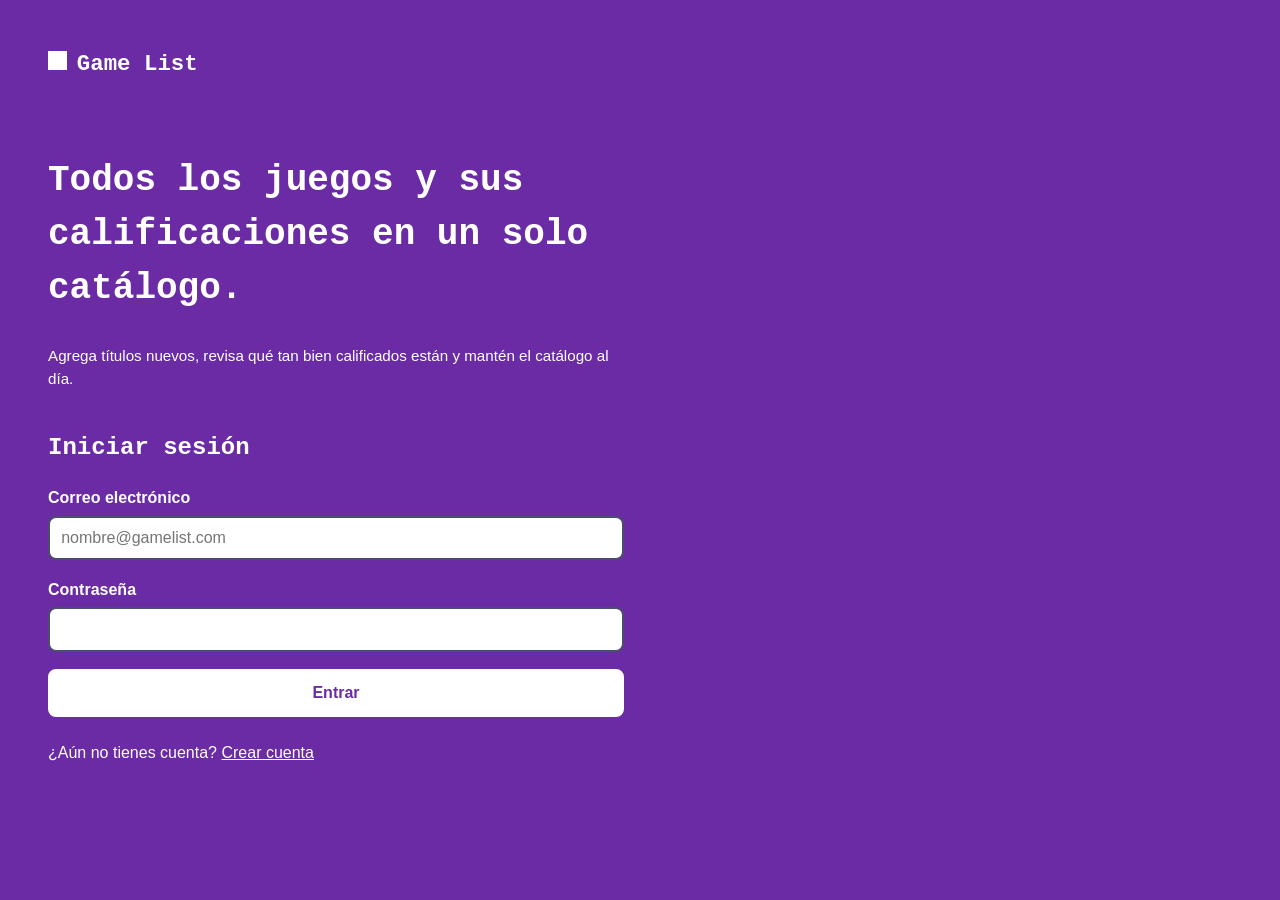
==== home.html @ 8125d41f "Add files via upload" ====
<!DOCTYPE html>
<html lang="es">
<head>
  <meta charset="UTF-8">
  <meta name="viewport" content="width=device-width, initial-scale=1">
  <meta http-equiv="refresh" content="0; url=login.html">
  <meta name="robots" content="noindex">
  <title>Panel · Game List Backoffice</title>
  <link rel="stylesheet" href="styles.css">
</head>
<body>
  <header class="topbar">
    <a class="brand" href="login.html">Game List</a>
    <a class="btn btn--ghost" href="login.html">Cerrar sesión</a>
  </header>

  <main class="panel">
    <h1>Resumen de la plataforma</h1>
    <p>Esto es lo que pasa hoy en Game List.</p>

    <ul class="estadisticas">
      <li><strong>1,284</strong><span>Jugadores activos</span></li>
      <li><strong>56</strong><span>Partidas hoy</span></li>
      <li><strong>38</strong><span>Juegos en catálogo</span></li>
    </ul>

    <div class="tabla">
      <table>
        <caption>Últimos juegos agregados</caption>
        <thead>
          <tr>
            <th scope="col">Juego</th>
            <th scope="col">Plataforma</th>
            <th scope="col">Calificación</th>
          </tr>
        </thead>
        <tbody>
          <tr>
            <td>Neon Drift</td>
            <td>PC</td>
            <td>9.1</td>
          </tr>
          <tr>
            <td>Castle Quest</td>
            <td>Switch</td>
            <td>8.4</td>
          </tr>
          <tr>
            <td>Pixel Racers</td>
            <td>Móvil</td>
            <td>7.8</td>
          </tr>
        </tbody>
      </table>
    </div>
  </main>
</body>
</html>
---- styles.css ----
* {
  box-sizing: border-box;
}

body {
  margin: 0;
  font-family: Arial, sans-serif;
  line-height: 1.5;
  color: #171a3a;
  background-color: #f3f2fa;
}

h1,
h2 {
  font-family: "Courier New", monospace;
  margin-top: 0;
}

a {
  color: #5b3fd0;
}

/* Enlace "Saltar al formulario": solo se ve al navegar con el teclado */
.skip-link {
  position: absolute;
  left: 1rem;
  top: -4rem;
  padding: 0.5rem 1rem;
  background-color: #171a3a;
  color: white;
}

.skip-link:focus {
  top: 1rem;
}

/* ---------- Login y Register ---------- */

.auth {
  min-height: 100vh;
}

/* Panel morado con la imagen del joystick */
.auth__brand {
  min-height: 11rem;
  padding: 1.5rem;
  color: white;
  background-color: #6a2ba4;
  background-image: url("Imagenes/joystick.webp");
  background-position: center;
  background-size: cover;
  image-rendering: pixelated; /* mantiene los píxeles nítidos */
}

/* Logo: un cuadrito rosa y el nombre */
.brand {
  font-family: "Courier New", monospace;
  font-size: 1.4rem;
  font-weight: bold;
  color: white;
  text-decoration: none;
}

.brand::before {
  content: "";
  display: inline-block;
  width: 1.2rem;
  height: 1.2rem;
  margin-right: 0.6rem;
  background-color: #ff5d8f;
}

/* El texto del panel solo se muestra en pantallas grandes */
.auth__pitch {
  display: none;
  max-width: 28rem;
  margin-top: 4rem;
}

.auth__pitch h2 {
  font-size: 2.5rem;
}

.auth__pitch p {
  color: #d9f5f6;
}

.auth__main {
  display: flex;
  align-items: center;
  justify-content: center;
  padding: 1.5rem;
}

.card {
  width: 100%;
  max-width: 26rem;
}

.card__lead {
  color: #4a4d70;
}

/* ---------- Formularios ---------- */

.nombre,
.correo,
.contrasena {
  margin-bottom: 1.1rem;
}

.nombre label,
.correo label,
.contrasena label {
  display: block;
  margin-bottom: 0.35rem;
  font-weight: bold;
}

.nombre input,
.correo input,
.contrasena input {
  width: 100%;
  padding: 0.7rem;
  font-size: 1rem;
  color: #171a3a;
  border: 2px solid #4a4d70;
  border-radius: 0.5rem;
}

.field__hint {
  display: block;
  margin-top: 0.35rem;
  font-size: 0.85rem;
  color: #4a4d70;
}

.btn {
  padding: 0.8rem 1.25rem;
  font-size: 1rem;
  font-weight: bold;
  text-decoration: none;
  color: #171a3a;
  background-color: #ff5d8f;
  border: 2px solid #ff5d8f;
  border-radius: 0.5rem;
  cursor: pointer;
}

.btn:hover {
  color: white;
  background-color: #171a3a;
  border-color: #171a3a;
}

/* El botón del formulario ocupa todo el ancho */
.form .btn {
  width: 100%;
}

.btn--ghost {
  color: white;
  background-color: transparent;
  border-color: white;
}

.crearCuenta {
  margin-top: 1.5rem;
  color: #4a4d70;
}

/* ---------- Home ---------- */

.topbar {
  display: flex;
  justify-content: space-between;
  align-items: center;
  padding: 1rem 1.5rem;
  background-color: #171a3a;
}

.panel {
  max-width: 64rem;
  margin: 0 auto;
  padding: 1.5rem;
}

.panel h1 {
  font-size: 2.2rem;
}

/* Tarjetas con números: se acomodan en fila y bajan si no caben */
.estadisticas {
  display: flex;
  flex-wrap: wrap;
  gap: 1rem;
  margin: 1.5rem 0 2rem;
  padding: 0;
  list-style: none;
}

.estadisticas li {
  flex: 1;
  min-width: 12rem;
  padding: 1rem 1.25rem;
  background-color: white;
  border-left: 6px solid #3fd0d4;
  border-radius: 0.5rem;
}

.estadisticas li:first-child {
  border-left-color: #ff5d8f;
}

.estadisticas strong {
  display: block;
  font-family: "Courier New", monospace;
  font-size: 2rem;
}

.estadisticas span {
  color: #4a4d70;
}

.tabla {
  background-color: white;
  border-radius: 0.5rem;
}

table {
  width: 100%;
  border-collapse: collapse;
}

caption {
  padding: 1rem;
  font-family: "Courier New", monospace;
  font-size: 1.25rem;
  font-weight: bold;
  text-align: left;
}

th,
td {
  padding: 0.75rem 1rem;
  text-align: left;
  border-top: 1px solid #d8d7ea;
}

th {
  color: #4a4d70;
}

/* ---------- Pantallas grandes (900px o más) ---------- */

@media (min-width: 900px) {
  .auth {
    display: flex;
  }

  .auth__brand {
    flex: 1;
    padding: 3rem;
    background-position: center bottom;
    background-size: 36rem;
    background-repeat: no-repeat;
  }

  .auth__main {
    flex: 1;
  }

  .auth__pitch {
    display: block;
  }
}

/* ---------- Login en una sola columna ---------- */

.auth--login {
  display: block;
  padding: clamp(1.5rem, 4vw, 3rem);
  color: white;
  background-color: #6a2ba4;
}

.auth--login .auth__brand {
  width: 100%;
  max-width: 36rem;
  min-height: 0;
  margin: 0;
  padding: 0;
  background: none;
  flex: none;
}

.auth--login .brand::before {
  background-color: white;
}

.auth--login .auth__pitch {
  display: block;
  max-width: 36rem;
  margin-top: clamp(2.5rem, 8vh, 5rem);
}

.auth--login .auth__pitch h2 {
  font-size: clamp(1.5rem, 3vw, 2.25rem);
}

.auth--login .auth__pitch p {
  color: white;
  font-size: 0.95rem;
}

.auth--login .auth__main {
  justify-content: flex-start;
  width: 100%;
  max-width: 36rem;
  padding: 1.5rem 0 0;
  flex: none;
}

.auth--login .card {
  max-width: none;
}

.auth--login .card h1,
.auth--login .correo label,
.auth--login .contrasena label,
.auth--login .crearCuenta {
  color: white;
}

.auth--login .crearCuenta a {
  color: white;
}

.auth--login .btn {
  color: #6a2ba4;
  background-color: white;
  border-color: white;
}

.auth--login .btn:hover {
  color: white;
  background-color: #4a1d75;
  border-color: #4a1d75;
}

@media (min-width: 768px) {
  .auth--login {
    background-image: url("Imagenes/joystick.webp");
    background-repeat: no-repeat;
    background-position: right 5vw center;
    background-size: min(35vw, 32rem);
  }

  .auth--login .auth__brand,
  .auth--login .auth__pitch,
  .auth--login .auth__main {
    max-width: min(36rem, 55vw);
  }
}

@media (max-height: 760px) {
  .auth--login {
    padding-block: 1rem;
  }

  .auth--login .auth__pitch {
    margin-top: 1.25rem;
  }

  .auth--login .auth__pitch h2 {
    margin-bottom: 0.5rem;
    font-size: clamp(1.35rem, 2.4vw, 1.75rem);
  }

  .auth--login .auth__pitch p {
    margin-bottom: 0;
    font-size: 0.875rem;
  }

  .auth--login .auth__main {
    padding-top: 0.75rem;
  }

  .auth--login .card h1 {
    margin-bottom: 0.35rem;
    font-size: 1.5rem;
  }

  .auth--login .correo,
  .auth--login .contrasena {
    margin-bottom: 0.5rem;
  }

  .auth--login .correo label,
  .auth--login .contrasena label {
    margin-bottom: 0.2rem;
  }

  .auth--login .correo input,
  .auth--login .contrasena input {
    padding: 0.55rem 0.7rem;
  }

  .auth--login .btn {
    padding: 0.6rem 1rem;
  }

  .auth--login .crearCuenta {
    margin-top: 0.75rem;
  }
}
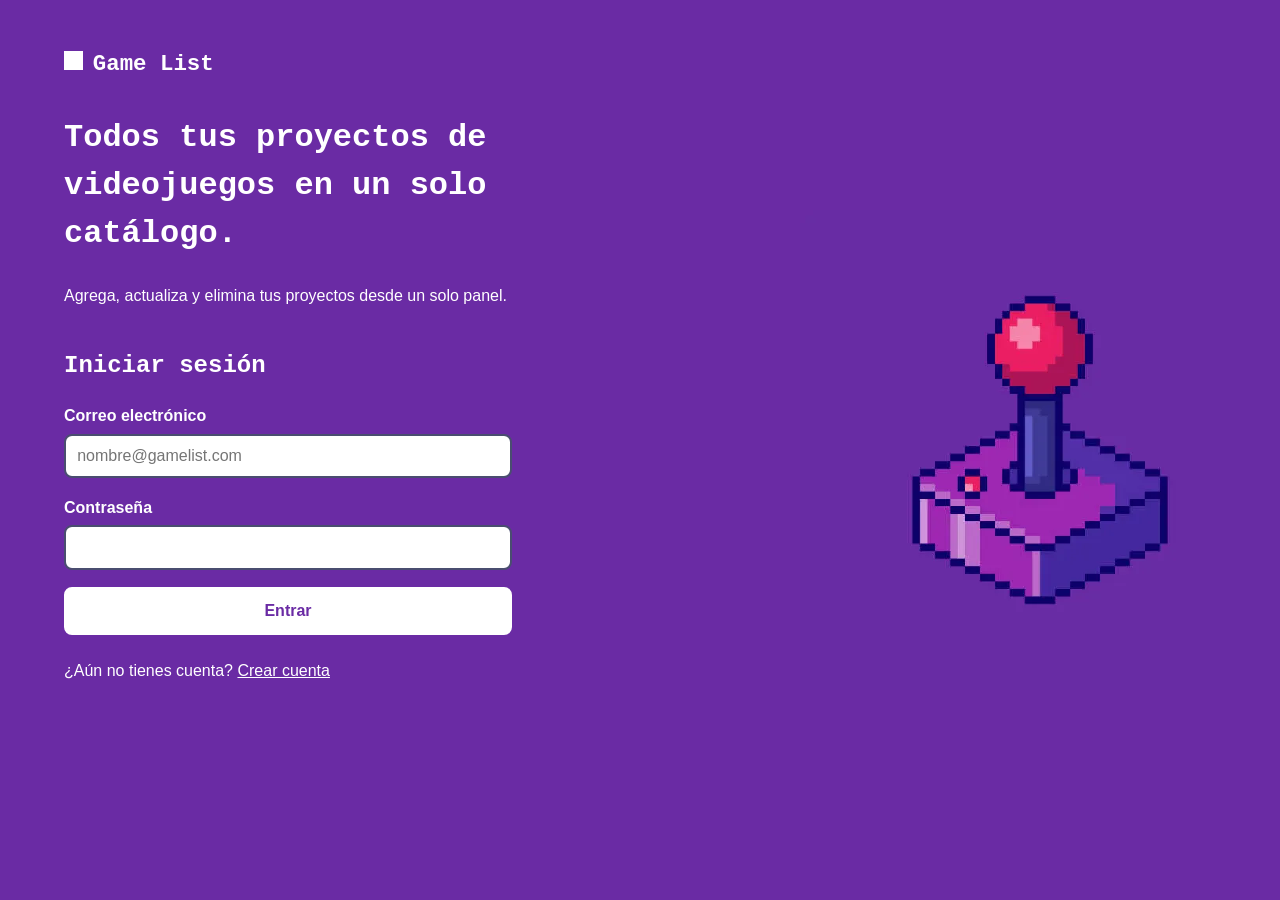
==== commit dae5a544: "Add files via upload" ====
--- a/home.html
+++ b/home.html
@@ -3,56 +3,87 @@
 <head>
   <meta charset="UTF-8">
   <meta name="viewport" content="width=device-width, initial-scale=1">
-  <meta http-equiv="refresh" content="0; url=login.html">
   <meta name="robots" content="noindex">
   <title>Panel · Game List Backoffice</title>
   <link rel="stylesheet" href="styles.css">
 </head>
-<body>
+<!-- El body está oculto hasta que home.js confirma que hay una sesión válida -->
+<body hidden>
   <header class="topbar">
-    <a class="brand" href="login.html">Game List</a>
-    <a class="btn btn--ghost" href="login.html">Cerrar sesión</a>
+    <a class="brand" href="home.html">Game List</a>
+    <div class="usuario">
+      <span id="nombre-usuario"></span>
+      <button class="btn btn--ghost btn--chico" id="cerrar-sesion" type="button">Cerrar sesión</button>
+    </div>
   </header>
 
   <main class="panel">
-    <h1>Resumen de la plataforma</h1>
-    <p>Esto es lo que pasa hoy en Game List.</p>
+    <h1>Mis proyectos</h1>
+    <p>Agrega, actualiza o elimina los proyectos de tu portafolio.</p>
+
+    <p class="mensaje" id="mensaje" role="alert" hidden></p>
 
     <ul class="estadisticas">
-      <li><strong>1,284</strong><span>Jugadores activos</span></li>
-      <li><strong>56</strong><span>Partidas hoy</span></li>
-      <li><strong>38</strong><span>Juegos en catálogo</span></li>
+      <li><strong id="total-proyectos">0</strong><span>Proyectos</span></li>
     </ul>
 
-    <div class="tabla">
-      <table>
-        <caption>Últimos juegos agregados</caption>
-        <thead>
-          <tr>
-            <th scope="col">Juego</th>
-            <th scope="col">Plataforma</th>
-            <th scope="col">Calificación</th>
-          </tr>
-        </thead>
-        <tbody>
-          <tr>
-            <td>Neon Drift</td>
-            <td>PC</td>
-            <td>9.1</td>
-          </tr>
-          <tr>
-            <td>Castle Quest</td>
-            <td>Switch</td>
-            <td>8.4</td>
-          </tr>
-          <tr>
-            <td>Pixel Racers</td>
-            <td>Móvil</td>
-            <td>7.8</td>
-          </tr>
-        </tbody>
-      </table>
-    </div>
+    <button class="btn btn--lima" id="btn-agregar" type="button">Agregar proyecto</button>
+
+    <!-- Formulario para crear y actualizar -->
+    <section class="formulario" id="formulario" hidden>
+      <h2 id="titulo-formulario">Agregar proyecto</h2>
+      <p class="mensaje" id="mensaje-formulario" role="alert" hidden></p>
+
+      <form id="form-proyecto">
+        <div class="campo">
+          <label for="titulo">Título</label>
+          <input id="titulo" type="text" required>
+        </div>
+        <div class="campo">
+          <label for="descripcion">Descripción</label>
+          <textarea id="descripcion" rows="3" required></textarea>
+        </div>
+        <div class="campo">
+          <label for="tecnologias">Tecnologías</label>
+          <input id="tecnologias" type="text" placeholder="Unity, C#, JavaScript" aria-describedby="tec-hint">
+          <span class="field__hint" id="tec-hint">Sepáralas con comas.</span>
+        </div>
+        <div class="campo">
+          <label for="repositorio">Repositorio (opcional)</label>
+          <input id="repositorio" type="url" placeholder="https://github.com/usuario/proyecto">
+        </div>
+        <div class="campo">
+          <label for="imagenes">Imágenes (opcional)</label>
+          <input id="imagenes" type="text" placeholder="https://..." aria-describedby="img-hint">
+          <span class="field__hint" id="img-hint">Direcciones separadas por comas.</span>
+        </div>
+        <div class="botones">
+          <button class="btn btn--morado" id="btn-guardar" type="submit">Guardar</button>
+          <button class="btn btn--borde" id="btn-cancelar" type="button">Cancelar</button>
+        </div>
+      </form>
+    </section>
+
+    <!-- Aquí se muestran los proyectos -->
+    <div class="proyectos" id="lista-proyectos"></div>
+    <p id="sin-proyectos" hidden>Aún no tienes proyectos. Usa el botón "Agregar proyecto" para crear el primero.</p>
   </main>
+
+  <!-- Plantilla de cada proyecto: home.js la copia por cada proyecto -->
+  <template id="plantilla-proyecto">
+    <article class="proyecto">
+      <img class="proyecto__imagen" alt="" hidden>
+      <h3 class="proyecto__titulo"></h3>
+      <p class="proyecto__descripcion"></p>
+      <ul class="etiquetas"></ul>
+      <a class="proyecto__repo" target="_blank" rel="noopener" hidden>Ver repositorio</a>
+      <div class="botones">
+        <button class="btn btn--morado btn--chico btn-editar" type="button">Actualizar</button>
+        <button class="btn btn--peligro btn--chico btn-eliminar" type="button">Eliminar</button>
+      </div>
+    </article>
+  </template>
+
+  <script src="script.js"></script>
 </body>
 </html>
--- a/styles.css
+++ b/styles.css
@@ -1,3 +1,10 @@
+/* ==========================================================
+   Game List · Backoffice
+   Colores: azul oscuro #171a3a, morado #6a2ba4,
+   verde lima #a3e635
+   ========================================================== */
+
+/* ---------- General ---------- */
 
 * {
   box-sizing: border-box;
@@ -8,17 +15,24 @@
   font-family: Arial, sans-serif;
   line-height: 1.5;
   color: #171a3a;
-  background-color: #f3f2fa;
+  background-color: #6a2ba4;
 }
 
 h1,
-h2 {
+h2,
+h3 {
   font-family: "Courier New", monospace;
   margin-top: 0;
 }
 
 a {
   color: #5b3fd0;
+}
+
+/* Para que el atributo hidden siempre oculte el elemento,
+   aunque la clase del elemento tenga su propio display */
+[hidden] {
+  display: none !important;
 }
 
 /* Enlace "Saltar al formulario": solo se ve al navegar con el teclado */
@@ -37,29 +51,27 @@
 
 /* ---------- Login y Register ---------- */
 
+/* Toda la página es de un solo morado, con el joystick de fondo */
 .auth {
   min-height: 100vh;
-}
-
-/* Panel morado con la imagen del joystick */
-.auth__brand {
-  min-height: 11rem;
-  padding: 1.5rem;
+  padding: 1.5rem 1.5rem 13rem;
   color: white;
   background-color: #6a2ba4;
   background-image: url("Imagenes/joystick.webp");
-  background-position: center;
-  background-size: cover;
+  background-position: center bottom;
+  background-size: 12rem;
+  background-repeat: no-repeat;
   image-rendering: pixelated; /* mantiene los píxeles nítidos */
 }
 
-/* Logo: un cuadrito rosa y el nombre */
+/* Logo: un cuadrito blanco y el nombre */
 .brand {
   font-family: "Courier New", monospace;
   font-size: 1.4rem;
   font-weight: bold;
   color: white;
   text-decoration: none;
+  white-space: nowrap;
 }
 
 .brand::before {
@@ -68,51 +80,37 @@
   width: 1.2rem;
   height: 1.2rem;
   margin-right: 0.6rem;
-  background-color: #ff5d8f;
-}
-
-/* El texto del panel solo se muestra en pantallas grandes */
+  background-color: white;
+}
+
+/* El texto va arriba y el formulario abajo */
 .auth__pitch {
-  display: none;
   max-width: 28rem;
-  margin-top: 4rem;
+  margin-top: 2rem;
 }
 
 .auth__pitch h2 {
-  font-size: 2.5rem;
-}
-
-.auth__pitch p {
-  color: #d9f5f6;
-}
-
-.auth__main {
-  display: flex;
-  align-items: center;
-  justify-content: center;
-  padding: 1.5rem;
+  font-size: 1.6rem;
 }
 
 .card {
-  width: 100%;
-  max-width: 26rem;
-}
-
-.card__lead {
-  color: #4a4d70;
+  max-width: 28rem;
+  margin-top: 2.5rem;
 }
 
 /* ---------- Formularios ---------- */
 
 .nombre,
 .correo,
-.contrasena {
+.contrasena,
+.campo {
   margin-bottom: 1.1rem;
 }
 
 .nombre label,
 .correo label,
-.contrasena label {
+.contrasena label,
+.campo label {
   display: block;
   margin-bottom: 0.35rem;
   font-weight: bold;
@@ -120,11 +118,14 @@
 
 .nombre input,
 .correo input,
-.contrasena input {
+.contrasena input,
+.campo input,
+.campo textarea {
   width: 100%;
   padding: 0.7rem;
   font-size: 1rem;
   color: #171a3a;
+  font-family: inherit;
   border: 2px solid #4a4d70;
   border-radius: 0.5rem;
 }
@@ -133,25 +134,25 @@
   display: block;
   margin-top: 0.35rem;
   font-size: 0.85rem;
-  color: #4a4d70;
 }
 
 .btn {
   padding: 0.8rem 1.25rem;
+  font-family: inherit;
   font-size: 1rem;
   font-weight: bold;
   text-decoration: none;
-  color: #171a3a;
-  background-color: #ff5d8f;
-  border: 2px solid #ff5d8f;
+  color: #6a2ba4;
+  background-color: white;
+  border: 2px solid white;
   border-radius: 0.5rem;
   cursor: pointer;
 }
 
 .btn:hover {
   color: white;
-  background-color: #171a3a;
-  border-color: #171a3a;
+  background-color: #4a1d75;
+  border-color: #4a1d75;
 }
 
 /* El botón del formulario ocupa todo el ancho */
@@ -160,23 +161,99 @@
 }
 
 .btn--ghost {
-  color: white;
+  color: #171a3a;
   background-color: transparent;
+  border-color: #171a3a;
+}
+
+/* Botones para fondos claros (el botón normal es blanco) */
+.btn--lima {
+  color: #171a3a;
+  background-color: #a3e635;
+  border-color: #a3e635;
+}
+
+.btn--lima:hover {
+  color: #6a2ba4;
+  background-color: white;
   border-color: white;
+}
+
+.btn--morado {
+  color: white;
+  background-color: #6a2ba4;
+  border-color: #6a2ba4;
+}
+
+.btn--borde {
+  color: #6a2ba4;
+  background-color: transparent;
+  border-color: #6a2ba4;
+}
+
+.btn--peligro {
+  color: white;
+  background-color: #b3261e;
+  border-color: #b3261e;
+}
+
+.btn--peligro:hover {
+  background-color: #8a1c16;
+  border-color: #8a1c16;
+}
+
+.btn--chico {
+  padding: 0.45rem 0.9rem;
+  font-size: 0.9rem;
+  white-space: nowrap;
+}
+
+.btn:disabled {
+  opacity: 0.6;
+  cursor: not-allowed;
+}
+
+/* Avisos de éxito o error */
+.mensaje {
+  margin: 0 0 1rem;
+  padding: 0.7rem 1rem;
+  color: #171a3a;
+  background-color: white;
+  border-left: 6px solid #a3e635;
+  border-radius: 0.5rem;
+}
+
+.mensaje--error {
+  color: white;
+  background-color: #b3261e;
+  border-left-color: #8a1c16;
 }
 
 .crearCuenta {
   margin-top: 1.5rem;
-  color: #4a4d70;
+}
+
+.crearCuenta a {
+  color: white;
 }
 
 /* ---------- Home ---------- */
 
 .topbar {
   display: flex;
+  flex-wrap: wrap;
   justify-content: space-between;
   align-items: center;
+  gap: 0.5rem 1rem;
   padding: 1rem 1.5rem;
+  background-color: #a3e635;
+}
+
+.topbar .brand {
+  color: #171a3a;
+}
+
+.topbar .brand::before {
   background-color: #171a3a;
 }
 
@@ -184,6 +261,7 @@
   max-width: 64rem;
   margin: 0 auto;
   padding: 1.5rem;
+  color: white;
 }
 
 .panel h1 {
@@ -202,15 +280,13 @@
 
 .estadisticas li {
   flex: 1;
+  max-width: 18rem;
+  color: #171a3a;
   min-width: 12rem;
   padding: 1rem 1.25rem;
   background-color: white;
-  border-left: 6px solid #3fd0d4;
-  border-radius: 0.5rem;
-}
-
-.estadisticas li:first-child {
-  border-left-color: #ff5d8f;
+  border-left: 6px solid #a3e635;
+  border-radius: 0.5rem;
 }
 
 .estadisticas strong {
@@ -223,195 +299,100 @@
   color: #4a4d70;
 }
 
-.tabla {
-  background-color: white;
-  border-radius: 0.5rem;
-}
-
-table {
+/* ---------- Proyectos (CRUD) ---------- */
+
+.usuario {
+  display: flex;
+  align-items: center;
+  gap: 1rem;
+  color: #171a3a;
+}
+
+.botones {
+  display: flex;
+  flex-wrap: wrap;
+  gap: 0.5rem;
+}
+
+.formulario {
+  margin: 1.5rem 0;
+  color: #171a3a;
+  padding: 1.25rem;
+  background-color: white;
+  border-radius: 0.5rem;
+}
+
+.formulario .botones {
+  margin-top: 1rem;
+}
+
+.proyectos {
+  display: flex;
+  flex-wrap: wrap;
+  gap: 1rem;
+  margin-top: 1.5rem;
+}
+
+.proyecto {
+  flex: 1 1 18rem;
+  color: #171a3a;
+  max-width: 26rem;
+  padding: 1.25rem;
+  background-color: white;
+  border-top: 6px solid #a3e635;
+  border-radius: 0.5rem;
+}
+
+.proyecto__imagen {
   width: 100%;
-  border-collapse: collapse;
-}
-
-caption {
-  padding: 1rem;
-  font-family: "Courier New", monospace;
-  font-size: 1.25rem;
+  height: 10rem;
+  margin-bottom: 0.75rem;
+  object-fit: cover;
+  border-radius: 0.5rem;
+}
+
+.proyecto__titulo {
+  margin-bottom: 0.5rem;
+  font-family: Arial, sans-serif;
+  font-size: 1.3rem;
   font-weight: bold;
-  text-align: left;
-}
-
-th,
-td {
-  padding: 0.75rem 1rem;
-  text-align: left;
-  border-top: 1px solid #d8d7ea;
-}
-
-th {
-  color: #4a4d70;
+}
+
+.proyecto__descripcion {
+  margin: 0 0 0.75rem;
+}
+
+.etiquetas {
+  display: flex;
+  flex-wrap: wrap;
+  gap: 0.4rem;
+  margin: 0 0 0.75rem;
+  padding: 0;
+  list-style: none;
+}
+
+.etiquetas li {
+  padding: 0.1rem 0.6rem;
+  font-size: 0.85rem;
+  background-color: #ecfccb;
+  border-radius: 999px;
+}
+
+.proyecto__repo {
+  display: inline-block;
+  margin-bottom: 0.75rem;
 }
 
 /* ---------- Pantallas grandes (900px o más) ---------- */
 
 @media (min-width: 900px) {
   .auth {
-    display: flex;
+    padding: 3rem 4rem;
+    background-position: right center;
+    background-size: 30rem;
   }
 
-  .auth__brand {
-    flex: 1;
-    padding: 3rem;
-    background-position: center bottom;
-    background-size: 36rem;
-    background-repeat: no-repeat;
+  .auth__pitch h2 {
+    font-size: 2rem;
   }
-
-  .auth__main {
-    flex: 1;
-  }
-
-  .auth__pitch {
-    display: block;
-  }
-}
-
-/* ---------- Login en una sola columna ---------- */
-
-.auth--login {
-  display: block;
-  padding: clamp(1.5rem, 4vw, 3rem);
-  color: white;
-  background-color: #6a2ba4;
-}
-
-.auth--login .auth__brand {
-  width: 100%;
-  max-width: 36rem;
-  min-height: 0;
-  margin: 0;
-  padding: 0;
-  background: none;
-  flex: none;
-}
-
-.auth--login .brand::before {
-  background-color: white;
-}
-
-.auth--login .auth__pitch {
-  display: block;
-  max-width: 36rem;
-  margin-top: clamp(2.5rem, 8vh, 5rem);
-}
-
-.auth--login .auth__pitch h2 {
-  font-size: clamp(1.5rem, 3vw, 2.25rem);
-}
-
-.auth--login .auth__pitch p {
-  color: white;
-  font-size: 0.95rem;
-}
-
-.auth--login .auth__main {
-  justify-content: flex-start;
-  width: 100%;
-  max-width: 36rem;
-  padding: 1.5rem 0 0;
-  flex: none;
-}
-
-.auth--login .card {
-  max-width: none;
-}
-
-.auth--login .card h1,
-.auth--login .correo label,
-.auth--login .contrasena label,
-.auth--login .crearCuenta {
-  color: white;
-}
-
-.auth--login .crearCuenta a {
-  color: white;
-}
-
-.auth--login .btn {
-  color: #6a2ba4;
-  background-color: white;
-  border-color: white;
-}
-
-.auth--login .btn:hover {
-  color: white;
-  background-color: #4a1d75;
-  border-color: #4a1d75;
-}
-
-@media (min-width: 768px) {
-  .auth--login {
-    background-image: url("Imagenes/joystick.webp");
-    background-repeat: no-repeat;
-    background-position: right 5vw center;
-    background-size: min(35vw, 32rem);
-  }
-
-  .auth--login .auth__brand,
-  .auth--login .auth__pitch,
-  .auth--login .auth__main {
-    max-width: min(36rem, 55vw);
-  }
-}
-
-@media (max-height: 760px) {
-  .auth--login {
-    padding-block: 1rem;
-  }
-
-  .auth--login .auth__pitch {
-    margin-top: 1.25rem;
-  }
-
-  .auth--login .auth__pitch h2 {
-    margin-bottom: 0.5rem;
-    font-size: clamp(1.35rem, 2.4vw, 1.75rem);
-  }
-
-  .auth--login .auth__pitch p {
-    margin-bottom: 0;
-    font-size: 0.875rem;
-  }
-
-  .auth--login .auth__main {
-    padding-top: 0.75rem;
-  }
-
-  .auth--login .card h1 {
-    margin-bottom: 0.35rem;
-    font-size: 1.5rem;
-  }
-
-  .auth--login .correo,
-  .auth--login .contrasena {
-    margin-bottom: 0.5rem;
-  }
-
-  .auth--login .correo label,
-  .auth--login .contrasena label {
-    margin-bottom: 0.2rem;
-  }
-
-  .auth--login .correo input,
-  .auth--login .contrasena input {
-    padding: 0.55rem 0.7rem;
-  }
-
-  .auth--login .btn {
-    padding: 0.6rem 1rem;
-  }
-
-  .auth--login .crearCuenta {
-    margin-top: 0.75rem;
-  }
-}
+}
